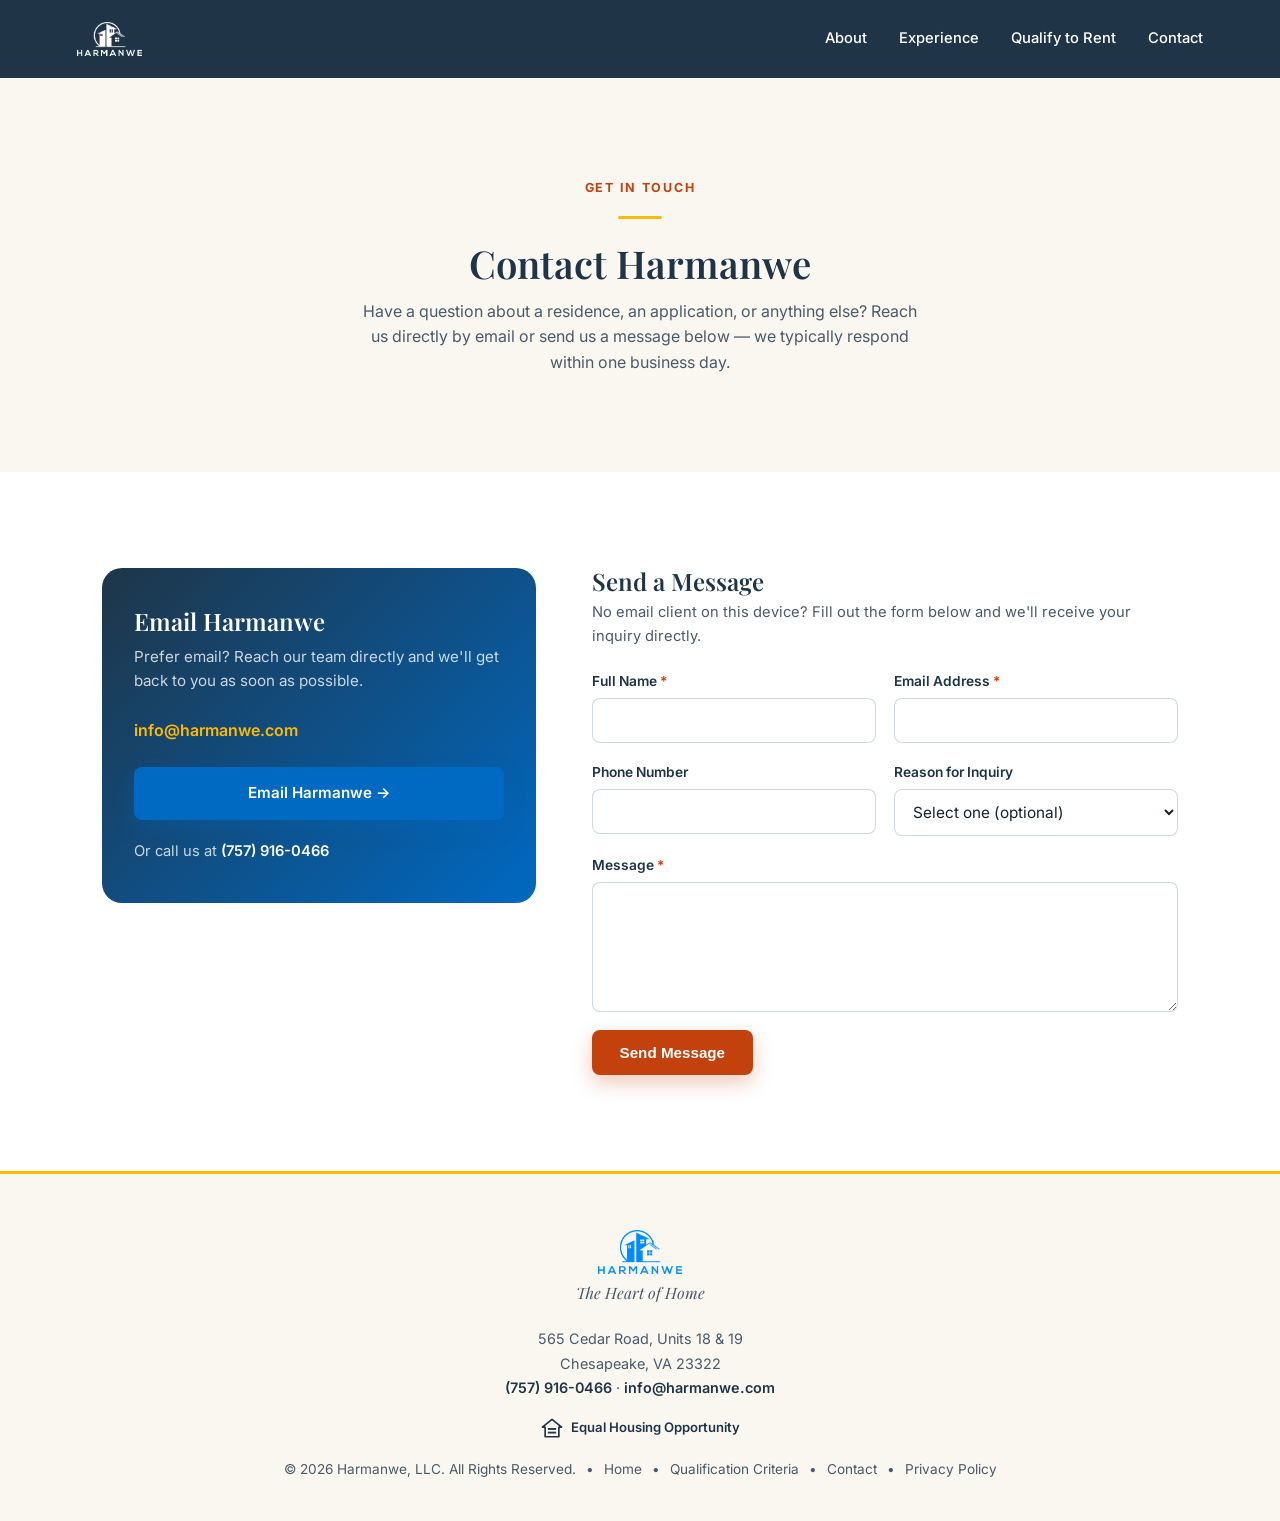
==== contact.html @ dae057a9 "Representative-image labels, Smart Living qualifier, privacy policy - Label hero and interior photos" ====
<!DOCTYPE html>
<html lang="en">
<head>
<meta charset="UTF-8">
<meta name="description" content="Contact Harmanwe, LLC — email us directly or send an inquiry through our website form. Quality rental homes for long-term living and furnished mid-term stays in Chesapeake, VA and the Hampton Roads area.">
<link rel="canonical" href="https://www.harmanwe.com/contact.html">
<meta property="og:title" content="Contact Harmanwe — The Heart of Home">
<meta property="og:description" content="Email Harmanwe directly or send an inquiry through our website contact form.">
<meta property="og:type" content="website">
<meta property="og:url" content="https://www.harmanwe.com/contact.html">
<meta property="og:image" content="https://www.harmanwe.com/hero_photo.png">
<meta name="twitter:card" content="summary_large_image">
<title>Contact Harmanwe — The Heart of Home</title>
<meta name="viewport" content="width=device-width, initial-scale=1.0">
<link rel="icon" type="image/x-icon" href="favicon.ico">
<link rel="icon" type="image/png" sizes="32x32" href="favicon-32x32.png">
<link rel="icon" type="image/png" sizes="16x16" href="favicon-16x16.png">
<link rel="apple-touch-icon" sizes="180x180" href="apple-touch-icon.png">
<link rel="preconnect" href="https://fonts.googleapis.com">
<link rel="preconnect" href="https://fonts.gstatic.com" crossorigin>
<link href="https://fonts.googleapis.com/css2?family=Playfair+Display:ital,wght@0,500;0,600;1,500&family=Inter:wght@400;500;600;700&display=swap" rel="stylesheet">
<script defer src="https://cdn.vercel-insights.com/v1/script.js"></script>
<script>
  window.si = window.si || function () { (window.siq = window.siq || []).push(arguments); };
</script>
<script defer src="/_vercel/speed-insights/script.js"></script>
<style>
  :root{
    --blue:#008CFF;
    --blue-dark:#0069C2;
    --slate:#406380;
    --slate-dark:#1F3547;
    --orange:#FF7100;
    --gold:#FFBA00;
    --sky:#29ABE2;
    --cream:#FAF7F1;
    --ink:#152230;
    --ink-soft:#4A5A68;
    --paper:#FFFFFF;
  }
  *{box-sizing:border-box; margin:0; padding:0;}
  html{scroll-behavior:smooth;}
  body{font-family:'Inter',sans-serif; color:var(--ink); background:var(--paper); line-height:1.6; -webkit-font-smoothing:antialiased;}
  h1,h2,h3{font-family:'Playfair Display',serif; font-weight:600; line-height:1.15; color:var(--slate-dark);}
  a{text-decoration:none; color:inherit;}
  .eyebrow{font-size:.78rem; font-weight:700; letter-spacing:.14em; text-transform:uppercase; color:var(--orange);}
  .divider{width:44px; height:3px; background:var(--gold); border-radius:2px; margin:16px 0 22px;}
  .btn{display:inline-flex; align-items:center; justify-content:center; gap:8px; padding:14px 28px; border-radius:8px; font-weight:600; font-size:.95rem; border:none; cursor:pointer; transition:transform .18s ease, box-shadow .18s ease, background .18s ease;}
  .btn-fill{background:var(--orange); color:#fff; box-shadow:0 8px 20px rgba(255,113,0,.28);}
  .btn-fill:hover{background:#E6650A; transform:translateY(-2px); box-shadow:0 12px 26px rgba(255,113,0,.36);}
  .btn-email{background:var(--blue); color:#fff; box-shadow:0 8px 20px rgba(0,140,255,.28);}
  .btn-email:hover{background:var(--blue-dark); transform:translateY(-2px);}
  section{padding:96px 8vw;}
  @media(max-width:760px){section{padding:56px 6vw;}}

  /* HEADER (real, crawlable navigation — not baked into an image) */
  header{background:var(--slate-dark); padding:22px 6vw; display:flex; align-items:center; justify-content:space-between;}
  .logo{display:flex; align-items:center; gap:10px; color:#fff;}
  .logo img{height:34px; width:auto;}
  .logo-word{font-family:'Playfair Display',serif; font-weight:600; letter-spacing:.06em; font-size:1.05rem;}
  header nav{display:flex; gap:32px;}
  header nav a{color:#fff; font-size:.92rem; font-weight:500;}
  header nav a:hover{color:var(--gold);}

  .intro{text-align:center; background:var(--cream);}
  .intro h1{font-size:2.4rem; margin-bottom:14px;}
  .intro p{color:var(--ink-soft); max-width:560px; margin:0 auto;}

  .contact-grid{display:grid; grid-template-columns:0.85fr 1.15fr; gap:56px; align-items:start;}
  @media(max-width:860px){.contact-grid{grid-template-columns:1fr;}}

  .email-card{background:linear-gradient(135deg, var(--slate-dark) 0%, var(--blue-dark) 100%); color:#fff; border-radius:20px; padding:40px 32px;}
  .email-card h2{color:#fff; font-size:1.5rem; margin-bottom:10px;}
  .email-card p{color:rgba(255,255,255,.78); font-size:.95rem; margin-bottom:24px;}
  .email-card .addr{font-weight:600; color:var(--gold); word-break:break-word; margin-bottom:24px; display:block;}
  .email-card .btn-email{width:100%;}
  .email-card .phone{margin-top:20px; font-size:.92rem; color:rgba(255,255,255,.78);}
  .email-card .phone a{color:#fff; font-weight:600;}

  form{display:flex; flex-direction:column; gap:18px;}
  .field{display:flex; flex-direction:column; gap:6px;}
  label{font-size:.86rem; font-weight:600; color:var(--slate-dark);}
  input, select, textarea{font-family:'Inter',sans-serif; font-size:.96rem; padding:12px 14px; border:1.5px solid rgba(64,99,128,.25); border-radius:8px; color:var(--ink); background:#fff;}
  input:focus, select:focus, textarea:focus{outline:none; border-color:var(--blue);}
  textarea{resize:vertical; min-height:130px;}
  .req{color:var(--orange);}
  .row-2{display:grid; grid-template-columns:1fr 1fr; gap:18px;}
  @media(max-width:520px){.row-2{grid-template-columns:1fr;}}

  /* Honeypot field — hidden from real visitors, visible to naive bots */
  .hp-field{position:absolute; left:-9999px; top:-9999px; width:1px; height:1px; overflow:hidden;}

  #formStatus{font-size:.92rem; padding:12px 14px; border-radius:8px; display:none;}
  #formStatus.success{display:block; background:rgba(0,140,255,.1); color:var(--blue-dark); border:1px solid rgba(0,140,255,.3);}
  #formStatus.error{display:block; background:rgba(255,113,0,.1); color:#B94E00; border:1px solid rgba(255,113,0,.3);}
  .field-error{color:#B94E00; font-size:.82rem; display:none;}
  .field.invalid input, .field.invalid select, .field.invalid textarea{border-color:#B94E00;}
  .field.invalid .field-error{display:block;}

  footer{background:var(--cream); text-align:center; padding:56px 6vw 40px; border-top:3px solid var(--gold);}
  .footer-logo{display:flex; align-items:center; justify-content:center; gap:10px; margin-bottom:6px;}
  .footer-logo .logo-word{color:var(--blue-dark); font-size:1.3rem;}
  .footer-tagline{font-family:'Playfair Display',serif; font-style:italic; color:var(--ink-soft); font-size:.98rem; margin-bottom:22px;}
  .footer-links{display:flex; justify-content:center; gap:10px; flex-wrap:wrap; color:var(--ink-soft); font-size:.85rem;}
  .footer-links a:hover{color:var(--orange);}
  .footer-contact{font-style:normal; color:var(--ink-soft); font-size:.9rem; line-height:1.7; margin-bottom:16px;}
  .footer-contact a{color:var(--slate-dark); font-weight:600;}
  .footer-contact a:hover{color:var(--orange-deep, #C2410C);}
  .footer-eho{display:flex; justify-content:center; align-items:center; gap:8px; max-width:340px; margin-left:auto; margin-right:auto; text-align:left; color:var(--slate-dark); font-size:.82rem; font-weight:600; margin-bottom:20px;}
  .eho-icon{width:22px; height:22px; flex:none;}

  /* ---- Accessibility & contrast fixes (Phase 1) ---- */
  :root{--orange-deep:#C2410C; --orange-deeper:#9A3412; --blue-deep:#0069C2;}
  .eyebrow{color:var(--orange-deep);}
  .btn-fill, .btn-apply{background:var(--orange-deep); box-shadow:0 8px 20px rgba(194,65,12,.28);}
  .btn-fill:hover, .btn-apply:hover{background:var(--orange-deeper);}
  .sr-only{position:absolute; width:1px; height:1px; padding:0; margin:-1px; overflow:hidden; clip:rect(0,0,0,0); white-space:nowrap; border:0;}
  .skip-link{position:absolute; left:-9999px; top:12px; z-index:100; background:#fff; color:var(--slate-dark); padding:10px 16px; border-radius:8px; font-weight:600;}
  .skip-link:focus{left:16px;}
  a:focus-visible, button:focus-visible{outline:3px solid var(--blue-deep); outline-offset:3px; border-radius:4px;}
  input:focus, select:focus, textarea:focus{outline:3px solid rgba(0,105,194,.45); outline-offset:1px; border-color:var(--blue-deep);}
  header a:focus-visible, header button:focus-visible, .vacancy a:focus-visible, .coming a:focus-visible, .email-card a:focus-visible, .eho a:focus-visible, .announce-bar a:focus-visible, .hero a:focus-visible{outline-color:var(--gold);}
  .btn-email{background:var(--blue-deep); box-shadow:0 8px 20px rgba(0,105,194,.28);}
  .req{color:var(--orange-deep);}

  /* ---- Responsive header menu (Phase 1) ---- */
  .menu-toggle{display:none;}
  @media(max-width:760px){
    header{position:relative; flex-wrap:nowrap;}
    .menu-toggle{display:inline-flex; align-items:center; gap:8px; min-height:44px; min-width:44px; padding:8px 14px; background:none; border:1.5px solid rgba(255,255,255,.5); border-radius:8px; color:#fff; font:600 .9rem 'Inter',sans-serif; cursor:pointer;}
    header nav{display:none; position:absolute; top:100%; left:0; right:0; z-index:40; flex-direction:column; gap:0; padding:4px 6vw 16px; background:var(--slate-dark); box-shadow:0 12px 24px rgba(21,34,48,.25);}
    header nav.open{display:flex;}
    header nav a{display:block; padding:14px 0; border-top:1px solid rgba(255,255,255,.12); font-size:1rem;}
  }
</style>
</head>
<body>
<a class="skip-link" href="#main">Skip to main content</a>

<header>
  <a href="/" class="logo">
    <img src="harmanwe_logo_white_sm.png" alt="Harmanwe home">
  </a>
  <button type="button" class="menu-toggle" aria-expanded="false" aria-controls="site-nav">
    <svg width="18" height="18" viewBox="0 0 24 24" fill="none" stroke="currentColor" stroke-width="2.25" stroke-linecap="round" aria-hidden="true"><line x1="4" y1="7" x2="20" y2="7"/><line x1="4" y1="12" x2="20" y2="12"/><line x1="4" y1="17" x2="20" y2="17"/></svg>
    Menu
  </button>
  <nav id="site-nav" aria-label="Main">
    <a href="/#heart">About</a>
    <a href="/#experience">Experience</a>
    <a href="/rental-qualification.html">Qualify to Rent</a>
    <a href="/contact.html">Contact</a>
  </nav>
</header>

<main id="main">

<section class="intro">
  <span class="eyebrow">Get In Touch</span>
  <div class="divider" style="margin:16px auto 22px;"></div>
  <h1>Contact Harmanwe</h1>
  <p>Have a question about a residence, an application, or anything else? Reach us directly by email or send us a message below — we typically respond within one business day.</p>
</section>

<section>
  <div class="contact-grid">
    <div class="email-card">
      <h2>Email Harmanwe</h2>
      <p>Prefer email? Reach our team directly and we'll get back to you as soon as possible.</p>
      <a class="addr" href="mailto:info@harmanwe.com?subject=Harmanwe%20Website%20Inquiry">info@harmanwe.com</a>
      <a class="btn btn-email" href="mailto:info@harmanwe.com?subject=Harmanwe%20Website%20Inquiry">Email Harmanwe →</a>
      <div class="phone">Or call us at <a href="tel:+17579160466">(757) 916-0466</a></div>
    </div>

    <div>
      <h2 style="font-size:1.5rem; margin-bottom:6px;">Send a Message</h2>
      <p style="color:var(--ink-soft); font-size:.92rem; margin-bottom:22px;">No email client on this device? Fill out the form below and we'll receive your inquiry directly.</p>

      <form id="contactForm" novalidate>
        <!-- Honeypot: real visitors never see this field -->
        <div class="hp-field" aria-hidden="true">
          <label for="company">Company</label>
          <input type="text" id="company" name="company" tabindex="-1" autocomplete="off">
        </div>
        <input type="hidden" id="loadedAt" name="loadedAt">

        <div class="row-2">
          <div class="field" id="field-name">
            <label for="name">Full Name <span class="req">*</span></label>
            <input type="text" id="name" name="name" autocomplete="name" required>
            <span class="field-error">Please enter your full name.</span>
          </div>
          <div class="field" id="field-email">
            <label for="email">Email Address <span class="req">*</span></label>
            <input type="email" id="email" name="email" autocomplete="email" required>
            <span class="field-error">Please enter a valid email address.</span>
          </div>
        </div>

        <div class="row-2">
          <div class="field" id="field-phone">
            <label for="phone">Phone Number</label>
            <input type="tel" id="phone" name="phone" autocomplete="tel">
          </div>
          <div class="field" id="field-reason">
            <label for="reason">Reason for Inquiry</label>
            <select id="reason" name="reason">
              <option value="">Select one (optional)</option>
              <option value="Property Availability">Property Availability</option>
              <option value="Application Question">Application Question</option>
              <option value="Current Resident">Current Resident</option>
              <option value="General Inquiry">General Inquiry</option>
              <option value="Other">Other</option>
            </select>
          </div>
        </div>

        <div class="field" id="field-message">
          <label for="message">Message <span class="req">*</span></label>
          <textarea id="message" name="message" required></textarea>
          <span class="field-error">Please enter a message.</span>
        </div>

        <button type="submit" class="btn btn-fill" id="submitBtn" style="align-self:flex-start;">Send Message</button>
        <div id="formStatus" role="status" aria-live="polite"></div>
      </form>
    </div>
  </div>
</section>

</main>

<footer>
  <div class="footer-logo">
    <img src="harmanwe_logo_sm.png" alt="Harmanwe" loading="lazy" style="height:44px; width:auto;">
  </div>
  <div class="footer-tagline">The Heart of Home</div>
  <address class="footer-contact">
    565 Cedar Road, Units 18 &amp; 19<br>Chesapeake, VA 23322<br>
    <a href="tel:+17579160466">(757) 916-0466</a> <span aria-hidden="true">·</span> <a href="mailto:info@harmanwe.com">info@harmanwe.com</a>
  </address>
  <div class="footer-eho"><svg class="eho-icon" viewBox="0 0 24 24" aria-hidden="true" focusable="false"><path d="M12 2.5 1.5 11h3v10.5h15V11h3z" fill="none" stroke="currentColor" stroke-width="1.8" stroke-linejoin="round"/><rect x="7.5" y="12" width="9" height="2" fill="currentColor"/><rect x="7.5" y="16" width="9" height="2" fill="currentColor"/></svg><span>Equal Housing Opportunity</span></div>
  <div class="footer-links">
    <span>© 2026 Harmanwe, LLC. All Rights Reserved.</span>
    <span>•</span><a href="/">Home</a>
    <span>•</span><a href="/rental-qualification.html">Qualification Criteria</a>
    <span>•</span><a href="/contact.html">Contact</a>
    <span>•</span><a href="/privacy.html">Privacy Policy</a>
  </div>
</footer>

<script>
  document.getElementById('loadedAt').value = Date.now();

  const form = document.getElementById('contactForm');
  const statusEl = document.getElementById('formStatus');
  const submitBtn = document.getElementById('submitBtn');

  function setFieldError(id, hasError) {
    const wrap = document.getElementById('field-' + id);
    if (wrap) wrap.classList.toggle('invalid', hasError);
  }

  function validate() {
    let valid = true;
    const name = form.name.value.trim();
    const email = form.email.value.trim();
    const message = form.message.value.trim();
    const emailOk = /^[^\s@]+@[^\s@]+\.[^\s@]+$/.test(email);

    setFieldError('name', !name);
    setFieldError('email', !emailOk);
    setFieldError('message', !message);

    if (!name || !emailOk || !message) valid = false;
    return valid;
  }

  form.addEventListener('submit', async function (e) {
    e.preventDefault();
    statusEl.className = '';
    statusEl.textContent = '';

    if (!validate()) {
      statusEl.className = 'error';
      statusEl.textContent = 'Please correct the highlighted fields and try again.';
      return;
    }

    submitBtn.disabled = true;
    submitBtn.textContent = 'Sending…';

    const payload = {
      name: form.name.value.trim(),
      email: form.email.value.trim(),
      phone: form.phone.value.trim(),
      reason: form.reason.value,
      message: form.message.value.trim(),
      company: form.company.value,
      loadedAt: form.loadedAt.value,
    };

    try {
      const resp = await fetch('/api/contact', {
        method: 'POST',
        headers: { 'Content-Type': 'application/json' },
        body: JSON.stringify(payload),
      });
      const data = await resp.json().catch(() => ({}));

      if (resp.ok && data.ok) {
        statusEl.className = 'success';
        statusEl.textContent = 'Thank you for contacting Harmanwe. Your message has been received, and a member of our team will respond as soon as possible.';
        form.reset();
        document.getElementById('loadedAt').value = Date.now();
      } else {
        statusEl.className = 'error';
        statusEl.textContent = (data && data.error) || 'Something went wrong sending your message. Please email info@harmanwe.com directly.';
      }
    } catch (err) {
      statusEl.className = 'error';
      statusEl.textContent = 'We could not reach the server. Please check your connection or email info@harmanwe.com directly.';
    } finally {
      submitBtn.disabled = false;
      submitBtn.textContent = 'Send Message';
    }
  });
</script>

<script>
  (function(){
    var btn = document.querySelector('.menu-toggle'), nav = document.getElementById('site-nav');
    if(!btn || !nav) return;
    function setOpen(open){ nav.classList.toggle('open', open); btn.setAttribute('aria-expanded', open ? 'true' : 'false'); }
    btn.addEventListener('click', function(){ setOpen(!nav.classList.contains('open')); });
    document.addEventListener('keydown', function(e){ if(e.key === 'Escape' && nav.classList.contains('open')){ setOpen(false); btn.focus(); } });
  })();
</script>
</body>
</html>
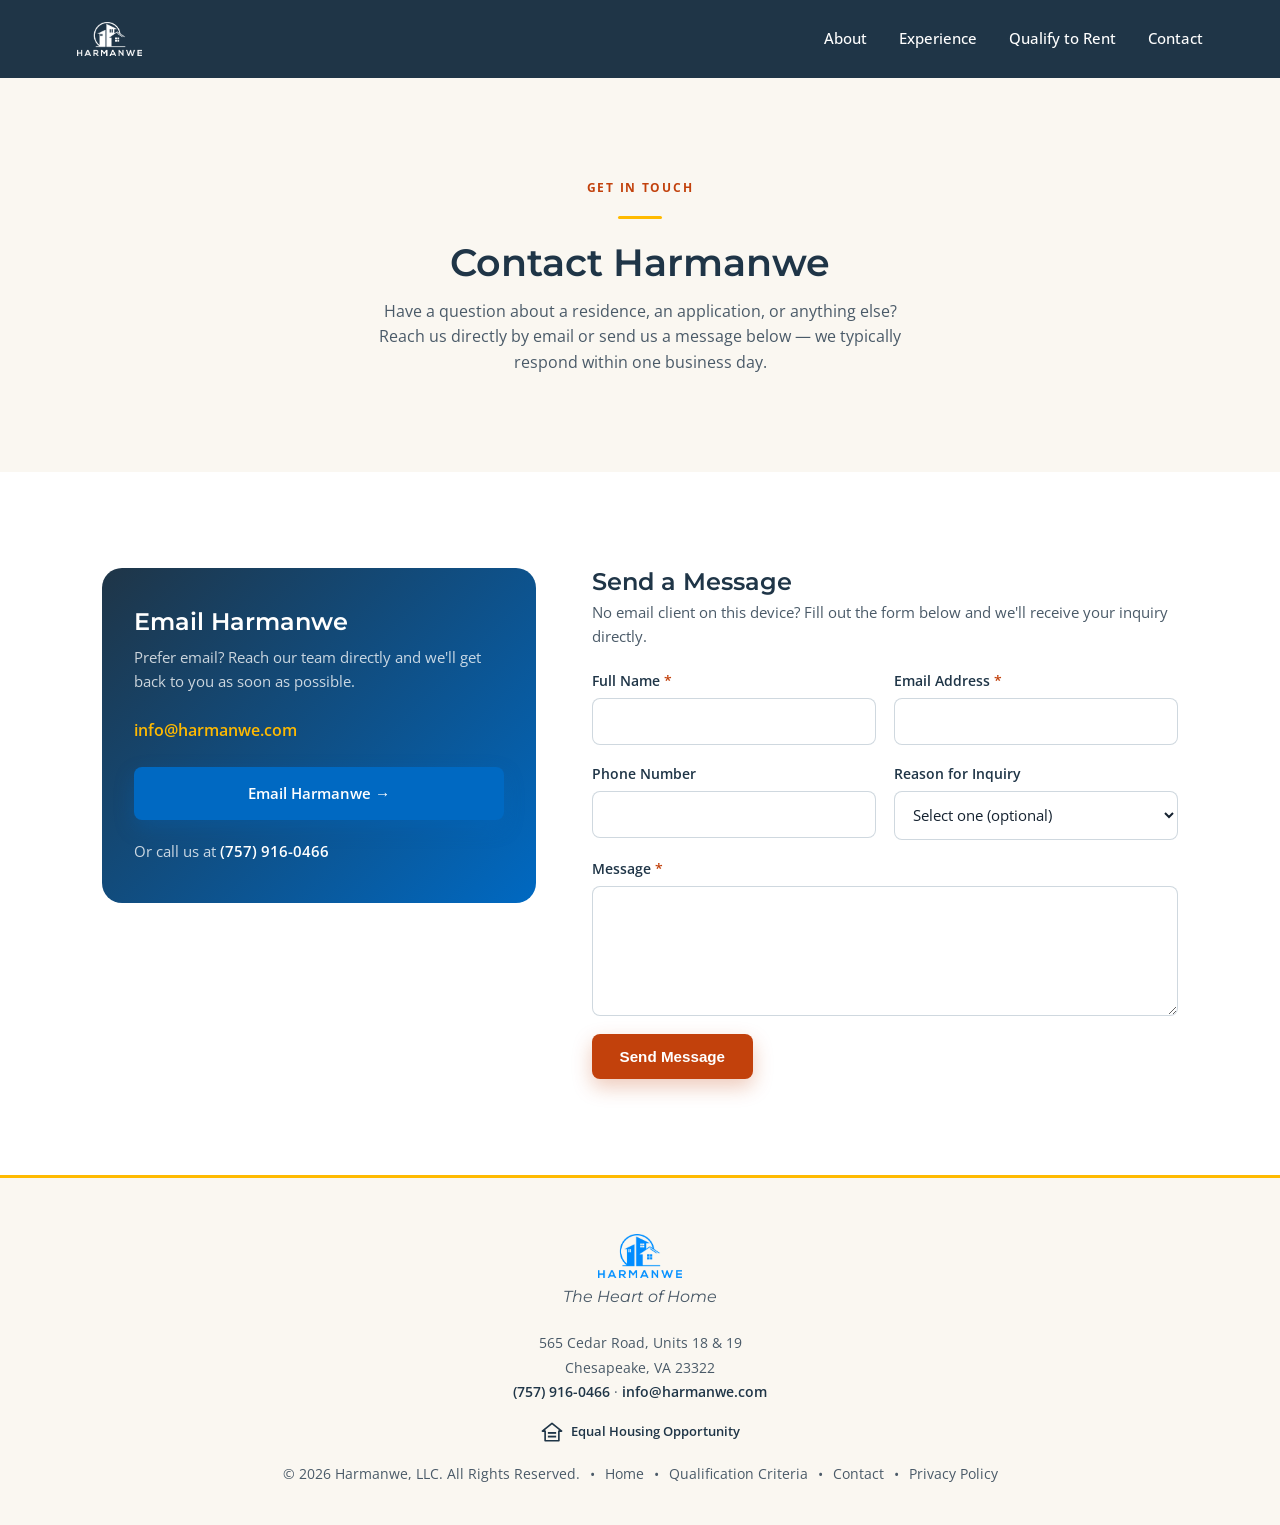
==== commit 5ecfe7d3: "Brand fonts, inquiry type on contact form, 3x select-homes standard - Switch all pages to Montserrat" ====
--- a/contact.html
+++ b/contact.html
@@ -18,7 +18,7 @@
 <link rel="apple-touch-icon" sizes="180x180" href="apple-touch-icon.png">
 <link rel="preconnect" href="https://fonts.googleapis.com">
 <link rel="preconnect" href="https://fonts.gstatic.com" crossorigin>
-<link href="https://fonts.googleapis.com/css2?family=Playfair+Display:ital,wght@0,500;0,600;1,500&family=Inter:wght@400;500;600;700&display=swap" rel="stylesheet">
+<link href="https://fonts.googleapis.com/css2?family=Montserrat:ital,wght@0,500;0,600;0,700;1,500&family=Open+Sans:wght@400;500;600;700&display=swap" rel="stylesheet">
 <script defer src="https://cdn.vercel-insights.com/v1/script.js"></script>
 <script>
   window.si = window.si || function () { (window.siq = window.siq || []).push(arguments); };
@@ -40,8 +40,8 @@
   }
   *{box-sizing:border-box; margin:0; padding:0;}
   html{scroll-behavior:smooth;}
-  body{font-family:'Inter',sans-serif; color:var(--ink); background:var(--paper); line-height:1.6; -webkit-font-smoothing:antialiased;}
-  h1,h2,h3{font-family:'Playfair Display',serif; font-weight:600; line-height:1.15; color:var(--slate-dark);}
+  body{font-family:'Open Sans',sans-serif; color:var(--ink); background:var(--paper); line-height:1.6; -webkit-font-smoothing:antialiased;}
+  h1,h2,h3{font-family:'Montserrat',sans-serif; font-weight:600; line-height:1.15; color:var(--slate-dark);}
   a{text-decoration:none; color:inherit;}
   .eyebrow{font-size:.78rem; font-weight:700; letter-spacing:.14em; text-transform:uppercase; color:var(--orange);}
   .divider{width:44px; height:3px; background:var(--gold); border-radius:2px; margin:16px 0 22px;}
@@ -57,7 +57,7 @@
   header{background:var(--slate-dark); padding:22px 6vw; display:flex; align-items:center; justify-content:space-between;}
   .logo{display:flex; align-items:center; gap:10px; color:#fff;}
   .logo img{height:34px; width:auto;}
-  .logo-word{font-family:'Playfair Display',serif; font-weight:600; letter-spacing:.06em; font-size:1.05rem;}
+  .logo-word{font-family:'Montserrat',sans-serif; font-weight:600; letter-spacing:.06em; font-size:1.05rem;}
   header nav{display:flex; gap:32px;}
   header nav a{color:#fff; font-size:.92rem; font-weight:500;}
   header nav a:hover{color:var(--gold);}
@@ -80,7 +80,7 @@
   form{display:flex; flex-direction:column; gap:18px;}
   .field{display:flex; flex-direction:column; gap:6px;}
   label{font-size:.86rem; font-weight:600; color:var(--slate-dark);}
-  input, select, textarea{font-family:'Inter',sans-serif; font-size:.96rem; padding:12px 14px; border:1.5px solid rgba(64,99,128,.25); border-radius:8px; color:var(--ink); background:#fff;}
+  input, select, textarea{font-family:'Open Sans',sans-serif; font-size:.96rem; padding:12px 14px; border:1.5px solid rgba(64,99,128,.25); border-radius:8px; color:var(--ink); background:#fff;}
   input:focus, select:focus, textarea:focus{outline:none; border-color:var(--blue);}
   textarea{resize:vertical; min-height:130px;}
   .req{color:var(--orange);}
@@ -100,7 +100,7 @@
   footer{background:var(--cream); text-align:center; padding:56px 6vw 40px; border-top:3px solid var(--gold);}
   .footer-logo{display:flex; align-items:center; justify-content:center; gap:10px; margin-bottom:6px;}
   .footer-logo .logo-word{color:var(--blue-dark); font-size:1.3rem;}
-  .footer-tagline{font-family:'Playfair Display',serif; font-style:italic; color:var(--ink-soft); font-size:.98rem; margin-bottom:22px;}
+  .footer-tagline{font-family:'Montserrat',sans-serif; font-style:italic; color:var(--ink-soft); font-size:.98rem; margin-bottom:22px;}
   .footer-links{display:flex; justify-content:center; gap:10px; flex-wrap:wrap; color:var(--ink-soft); font-size:.85rem;}
   .footer-links a:hover{color:var(--orange);}
   .footer-contact{font-style:normal; color:var(--ink-soft); font-size:.9rem; line-height:1.7; margin-bottom:16px;}
@@ -127,7 +127,7 @@
   .menu-toggle{display:none;}
   @media(max-width:760px){
     header{position:relative; flex-wrap:nowrap;}
-    .menu-toggle{display:inline-flex; align-items:center; gap:8px; min-height:44px; min-width:44px; padding:8px 14px; background:none; border:1.5px solid rgba(255,255,255,.5); border-radius:8px; color:#fff; font:600 .9rem 'Inter',sans-serif; cursor:pointer;}
+    .menu-toggle{display:inline-flex; align-items:center; gap:8px; min-height:44px; min-width:44px; padding:8px 14px; background:none; border:1.5px solid rgba(255,255,255,.5); border-radius:8px; color:#fff; font:600 .9rem 'Open Sans',sans-serif; cursor:pointer;}
     header nav{display:none; position:absolute; top:100%; left:0; right:0; z-index:40; flex-direction:column; gap:0; padding:4px 6vw 16px; background:var(--slate-dark); box-shadow:0 12px 24px rgba(21,34,48,.25);}
     header nav.open{display:flex;}
     header nav a{display:block; padding:14px 0; border-top:1px solid rgba(255,255,255,.12); font-size:1rem;}
@@ -206,7 +206,8 @@
             <label for="reason">Reason for Inquiry</label>
             <select id="reason" name="reason">
               <option value="">Select one (optional)</option>
-              <option value="Property Availability">Property Availability</option>
+              <option value="Long-Term Home">Long-Term Home</option>
+              <option value="Furnished Mid-Term Stay">Furnished Mid-Term Stay</option>
               <option value="Application Question">Application Question</option>
               <option value="Current Resident">Current Resident</option>
               <option value="General Inquiry">General Inquiry</option>
@@ -251,6 +252,11 @@
 
 <script>
   document.getElementById('loadedAt').value = Date.now();
+  (function(){
+    var map={'long-term':'Long-Term Home','mid-term':'Furnished Mid-Term Stay'};
+    var v=map[new URLSearchParams(location.search).get('interest')];
+    if(v){ document.getElementById('reason').value=v; }
+  })();
 
   const form = document.getElementById('contactForm');
   const statusEl = document.getElementById('formStatus');
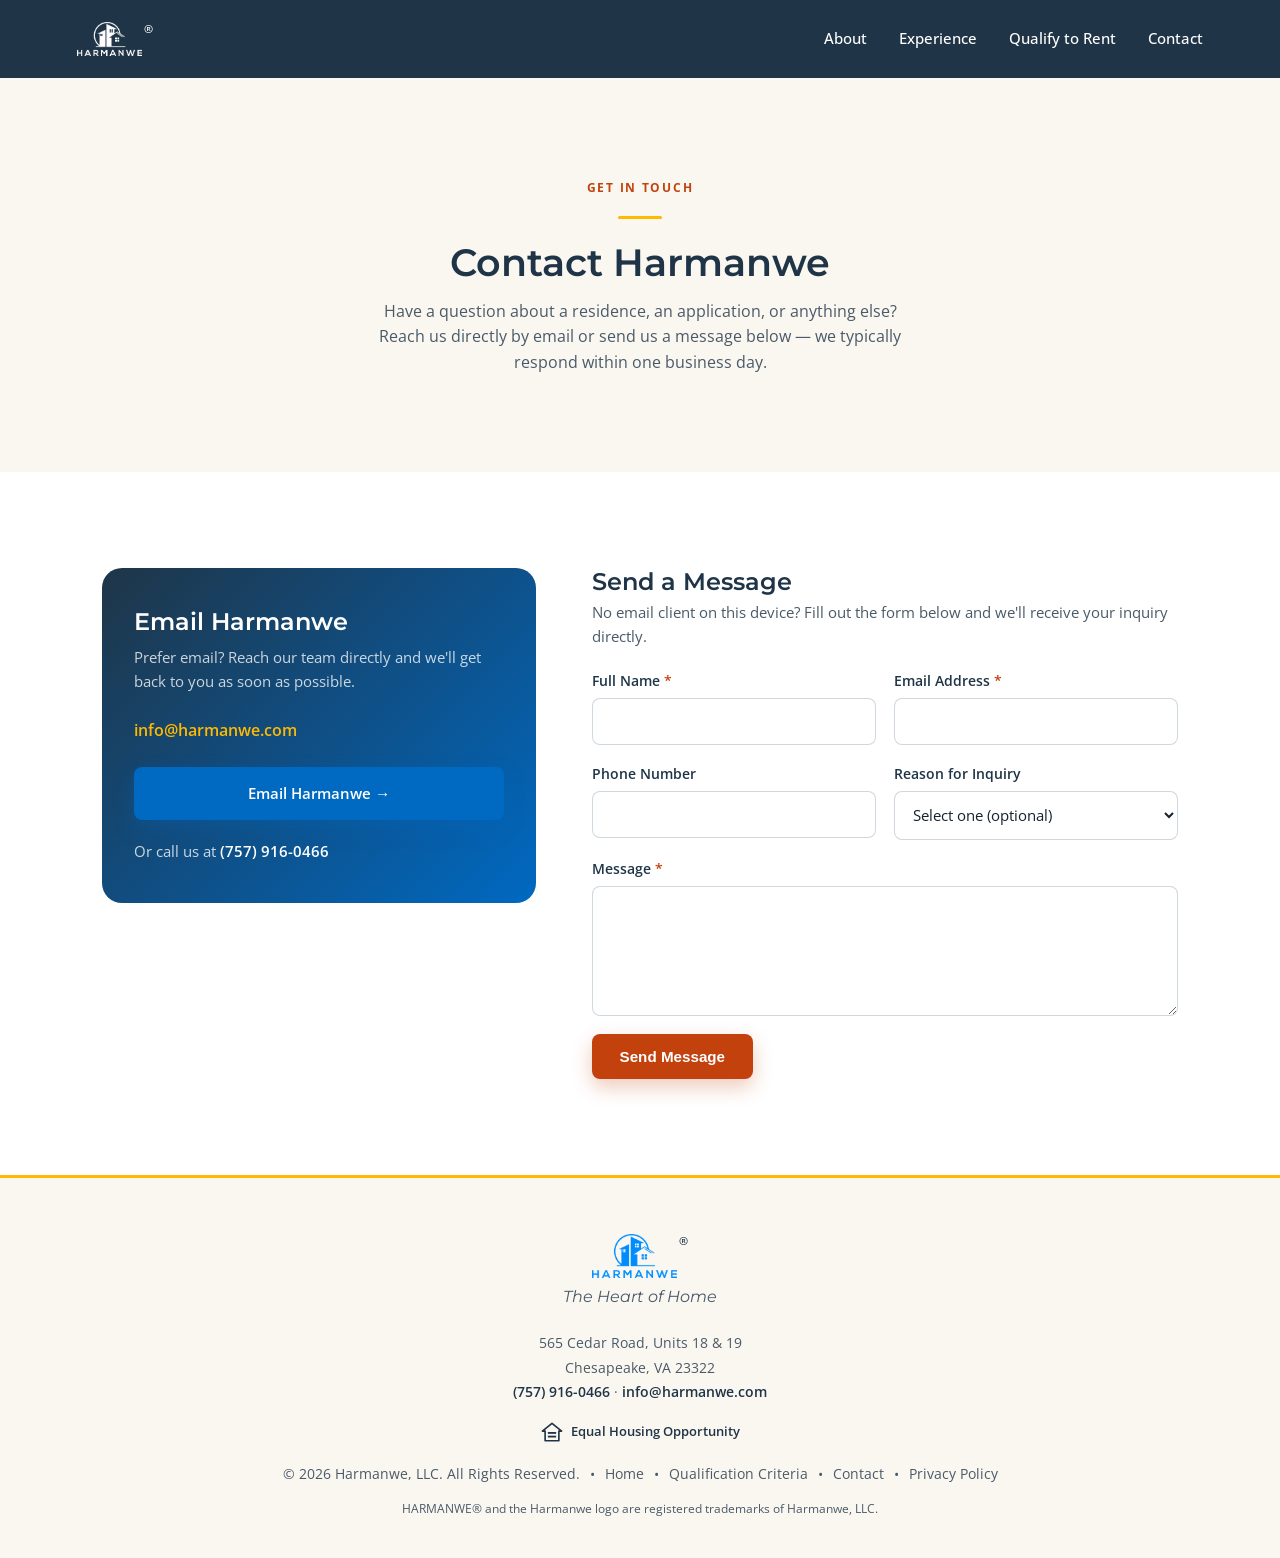
==== commit bd2ecff3: "Add registered trademark notice for HARMANWE marks - ® beside the logo in the hero, page headers and" ====
--- a/contact.html
+++ b/contact.html
@@ -103,6 +103,11 @@
   .footer-tagline{font-family:'Montserrat',sans-serif; font-style:italic; color:var(--ink-soft); font-size:.98rem; margin-bottom:22px;}
   .footer-links{display:flex; justify-content:center; gap:10px; flex-wrap:wrap; color:var(--ink-soft); font-size:.85rem;}
   .footer-links a:hover{color:var(--orange);}
+  .reg{font-family:'Open Sans',sans-serif; font-size:.68rem; font-weight:600; line-height:1; margin-left:3px; align-self:flex-start; position:relative; top:2px;}
+  .footer-logo .reg{color:var(--slate-dark);}
+  .logo .reg, .footer-logo .reg{margin-left:-8px;}
+  .hero-logo{display:inline-flex; align-items:flex-start; color:#fff;}
+  .footer-tm{max-width:640px; margin:14px auto 0; font-size:.76rem; color:var(--ink-soft);}
   .footer-contact{font-style:normal; color:var(--ink-soft); font-size:.9rem; line-height:1.7; margin-bottom:16px;}
   .footer-contact a{color:var(--slate-dark); font-weight:600;}
   .footer-contact a:hover{color:var(--orange-deep, #C2410C);}
@@ -139,7 +144,7 @@
 
 <header>
   <a href="/" class="logo">
-    <img src="harmanwe_logo_white_sm.png" alt="Harmanwe home">
+    <img src="harmanwe_logo_white_sm.png" alt="Harmanwe home"><sup class="reg" aria-label="registered trademark">®</sup>
   </a>
   <button type="button" class="menu-toggle" aria-expanded="false" aria-controls="site-nav">
     <svg width="18" height="18" viewBox="0 0 24 24" fill="none" stroke="currentColor" stroke-width="2.25" stroke-linecap="round" aria-hidden="true"><line x1="4" y1="7" x2="20" y2="7"/><line x1="4" y1="12" x2="20" y2="12"/><line x1="4" y1="17" x2="20" y2="17"/></svg>
@@ -233,7 +238,7 @@
 
 <footer>
   <div class="footer-logo">
-    <img src="harmanwe_logo_sm.png" alt="Harmanwe" loading="lazy" style="height:44px; width:auto;">
+    <img src="harmanwe_logo_sm.png" alt="Harmanwe" loading="lazy" style="height:44px; width:auto;"><sup class="reg" aria-label="registered trademark">®</sup>
   </div>
   <div class="footer-tagline">The Heart of Home</div>
   <address class="footer-contact">
@@ -248,6 +253,7 @@
     <span>•</span><a href="/contact.html">Contact</a>
     <span>•</span><a href="/privacy.html">Privacy Policy</a>
   </div>
+  <p class="footer-tm">HARMANWE® and the Harmanwe logo are registered trademarks of Harmanwe, LLC.</p>
 </footer>
 
 <script>
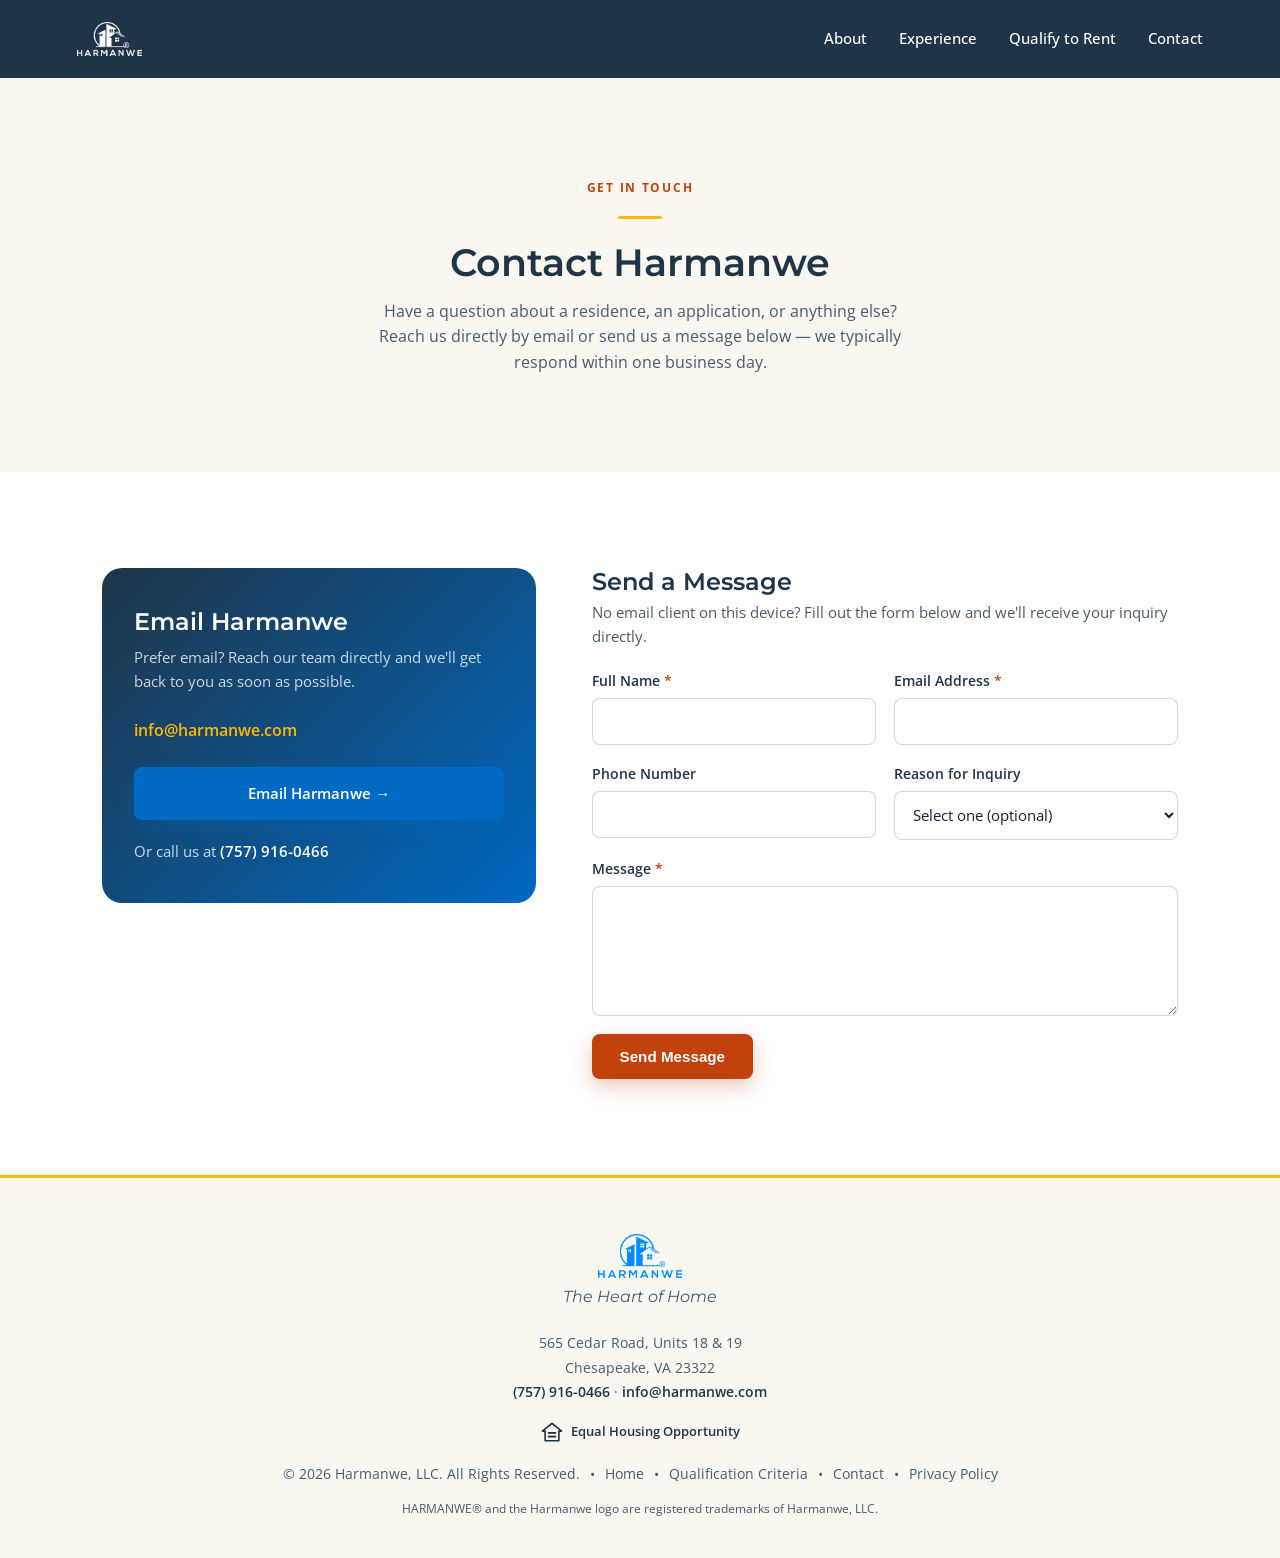
==== commit 730324fb: "Move ® to the end of the house baseline, matching Harmanwe documents Co-Authored-By: Claude Opus 5.5" ====
--- a/contact.html
+++ b/contact.html
@@ -103,10 +103,11 @@
   .footer-tagline{font-family:'Montserrat',sans-serif; font-style:italic; color:var(--ink-soft); font-size:.98rem; margin-bottom:22px;}
   .footer-links{display:flex; justify-content:center; gap:10px; flex-wrap:wrap; color:var(--ink-soft); font-size:.85rem;}
   .footer-links a:hover{color:var(--orange);}
-  .reg{font-family:'Open Sans',sans-serif; font-size:.68rem; font-weight:600; line-height:1; margin-left:3px; align-self:flex-start; position:relative; top:2px;}
-  .footer-logo .reg{color:var(--slate-dark);}
-  .logo .reg, .footer-logo .reg{margin-left:-8px;}
-  .hero-logo{display:inline-flex; align-items:flex-start; color:#fff;}
+  .logo-tm{position:relative; display:inline-block; line-height:0;}
+  .logo-tm img{display:block;}
+  .reg{position:absolute; left:76.5%; top:67.5%; transform:translate(-50%,-50%); font-family:'Open Sans',sans-serif; font-size:8px; font-weight:600; line-height:1; color:#fff; pointer-events:none;}
+  .hero-logo .reg{font-size:9px;}
+  .footer-logo .reg{color:var(--blue, #008CFF);}
   .footer-tm{max-width:640px; margin:14px auto 0; font-size:.76rem; color:var(--ink-soft);}
   .footer-contact{font-style:normal; color:var(--ink-soft); font-size:.9rem; line-height:1.7; margin-bottom:16px;}
   .footer-contact a{color:var(--slate-dark); font-weight:600;}
@@ -144,7 +145,7 @@
 
 <header>
   <a href="/" class="logo">
-    <img src="harmanwe_logo_white_sm.png" alt="Harmanwe home"><sup class="reg" aria-label="registered trademark">®</sup>
+    <span class="logo-tm"><img src="harmanwe_logo_white_sm.png" alt="Harmanwe home"><sup class="reg" aria-label="registered trademark">®</sup></span>
   </a>
   <button type="button" class="menu-toggle" aria-expanded="false" aria-controls="site-nav">
     <svg width="18" height="18" viewBox="0 0 24 24" fill="none" stroke="currentColor" stroke-width="2.25" stroke-linecap="round" aria-hidden="true"><line x1="4" y1="7" x2="20" y2="7"/><line x1="4" y1="12" x2="20" y2="12"/><line x1="4" y1="17" x2="20" y2="17"/></svg>
@@ -238,7 +239,7 @@
 
 <footer>
   <div class="footer-logo">
-    <img src="harmanwe_logo_sm.png" alt="Harmanwe" loading="lazy" style="height:44px; width:auto;"><sup class="reg" aria-label="registered trademark">®</sup>
+    <span class="logo-tm"><img src="harmanwe_logo_sm.png" alt="Harmanwe" loading="lazy" style="height:44px; width:auto;"><sup class="reg" aria-label="registered trademark">®</sup></span>
   </div>
   <div class="footer-tagline">The Heart of Home</div>
   <address class="footer-contact">
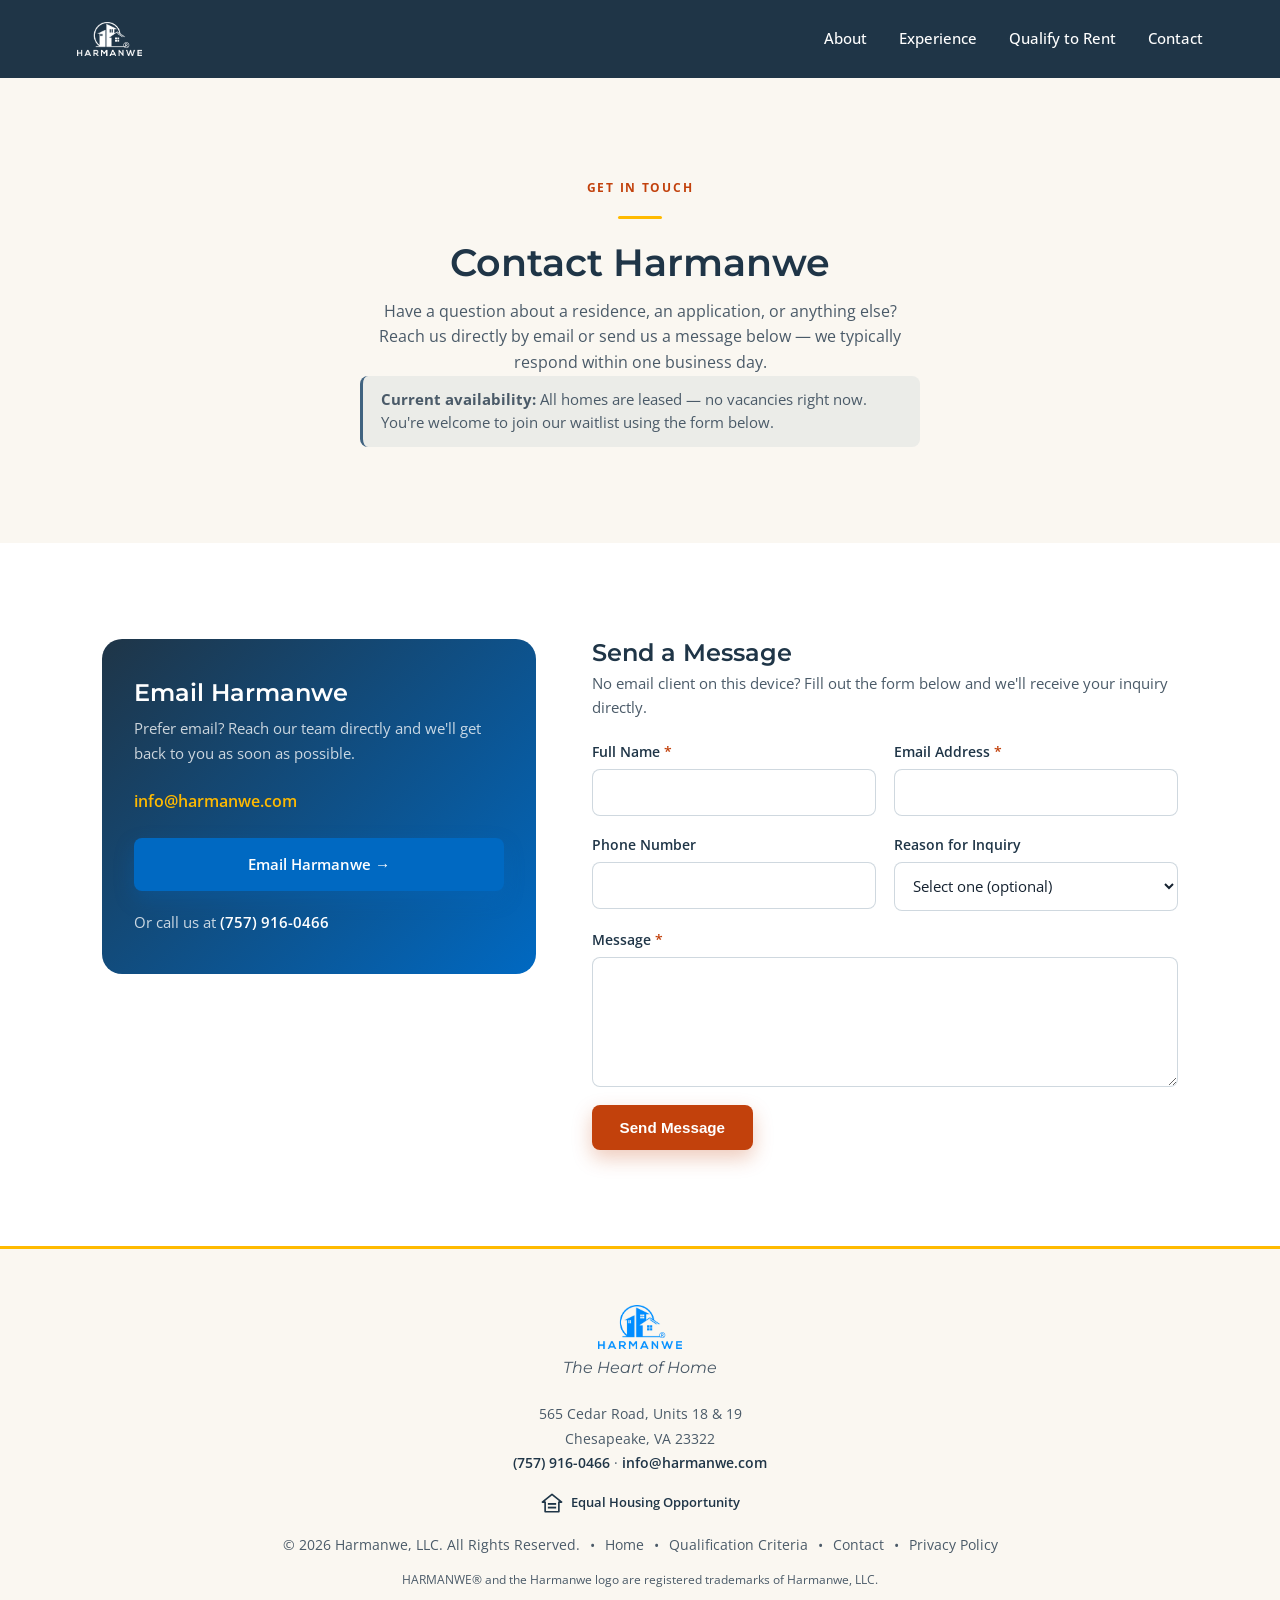
==== commit 4e836d6d: "Show no-vacancy status and waitlist CTAs on home, qualification, and contact pages" ====
--- a/contact.html
+++ b/contact.html
@@ -138,6 +138,7 @@
     header nav.open{display:flex;}
     header nav a{display:block; padding:14px 0; border-top:1px solid rgba(255,255,255,.12); font-size:1rem;}
   }
+  .avail-note{max-width:620px; margin:24px auto 0; padding:12px 18px; background:rgba(64,99,128,.08); border-left:3px solid var(--slate); border-radius:8px; font-size:.92rem; color:var(--slate-dark); text-align:left;}
 </style>
 </head>
 <body>
@@ -166,6 +167,8 @@
   <div class="divider" style="margin:16px auto 22px;"></div>
   <h1>Contact Harmanwe</h1>
   <p>Have a question about a residence, an application, or anything else? Reach us directly by email or send us a message below — we typically respond within one business day.</p>
+  <!-- AVAILABILITY STATUS: change this line when a home becomes available -->
+  <p class="avail-note" role="status"><strong>Current availability:</strong> All homes are leased — no vacancies right now. You're welcome to join our waitlist using the form below.</p>
 </section>
 
 <section>
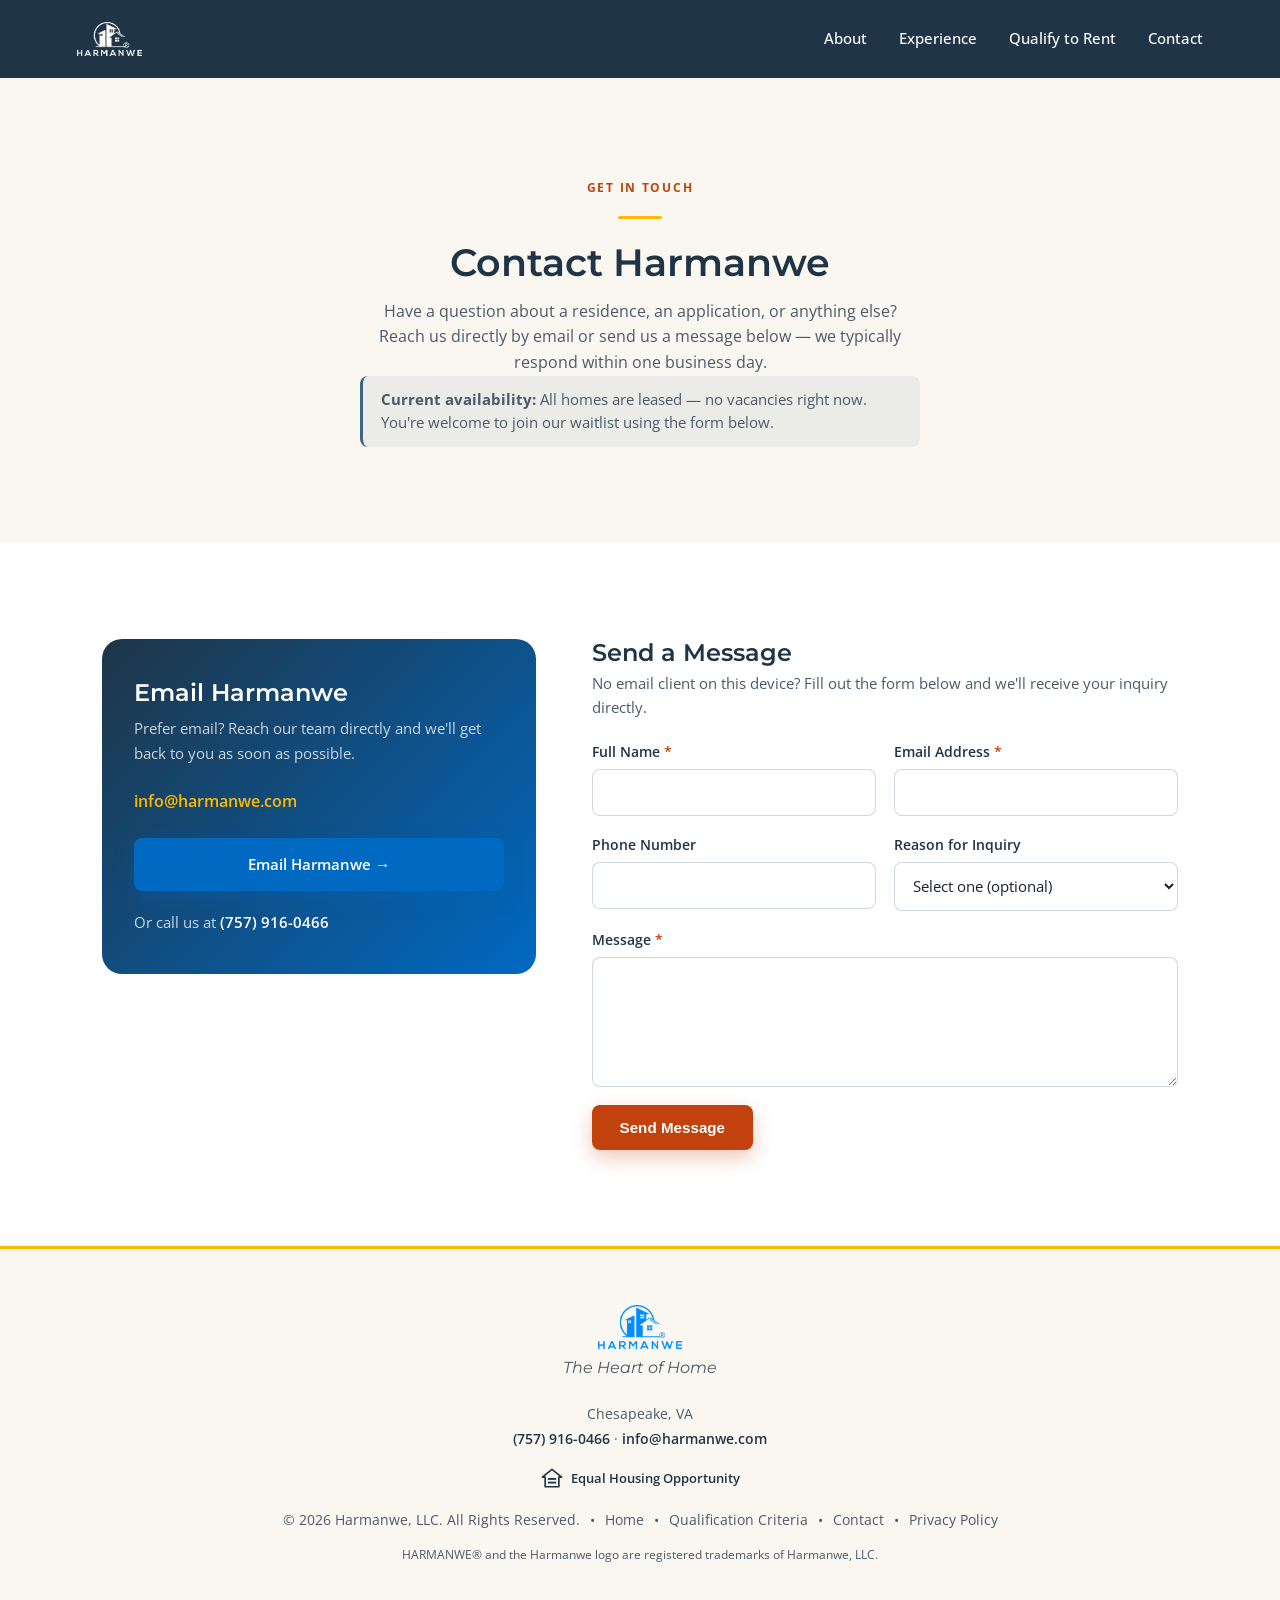
==== commit b254d0bd: "Show city and state only; remove street address and ZIP Co-Authored-By: Claude Opus 5.5 <noreply@ant" ====
--- a/contact.html
+++ b/contact.html
@@ -246,7 +246,7 @@
   </div>
   <div class="footer-tagline">The Heart of Home</div>
   <address class="footer-contact">
-    565 Cedar Road, Units 18 &amp; 19<br>Chesapeake, VA 23322<br>
+    Chesapeake, VA<br>
     <a href="tel:+17579160466">(757) 916-0466</a> <span aria-hidden="true">·</span> <a href="mailto:info@harmanwe.com">info@harmanwe.com</a>
   </address>
   <div class="footer-eho"><svg class="eho-icon" viewBox="0 0 24 24" aria-hidden="true" focusable="false"><path d="M12 2.5 1.5 11h3v10.5h15V11h3z" fill="none" stroke="currentColor" stroke-width="1.8" stroke-linejoin="round"/><rect x="7.5" y="12" width="9" height="2" fill="currentColor"/><rect x="7.5" y="16" width="9" height="2" fill="currentColor"/></svg><span>Equal Housing Opportunity</span></div>
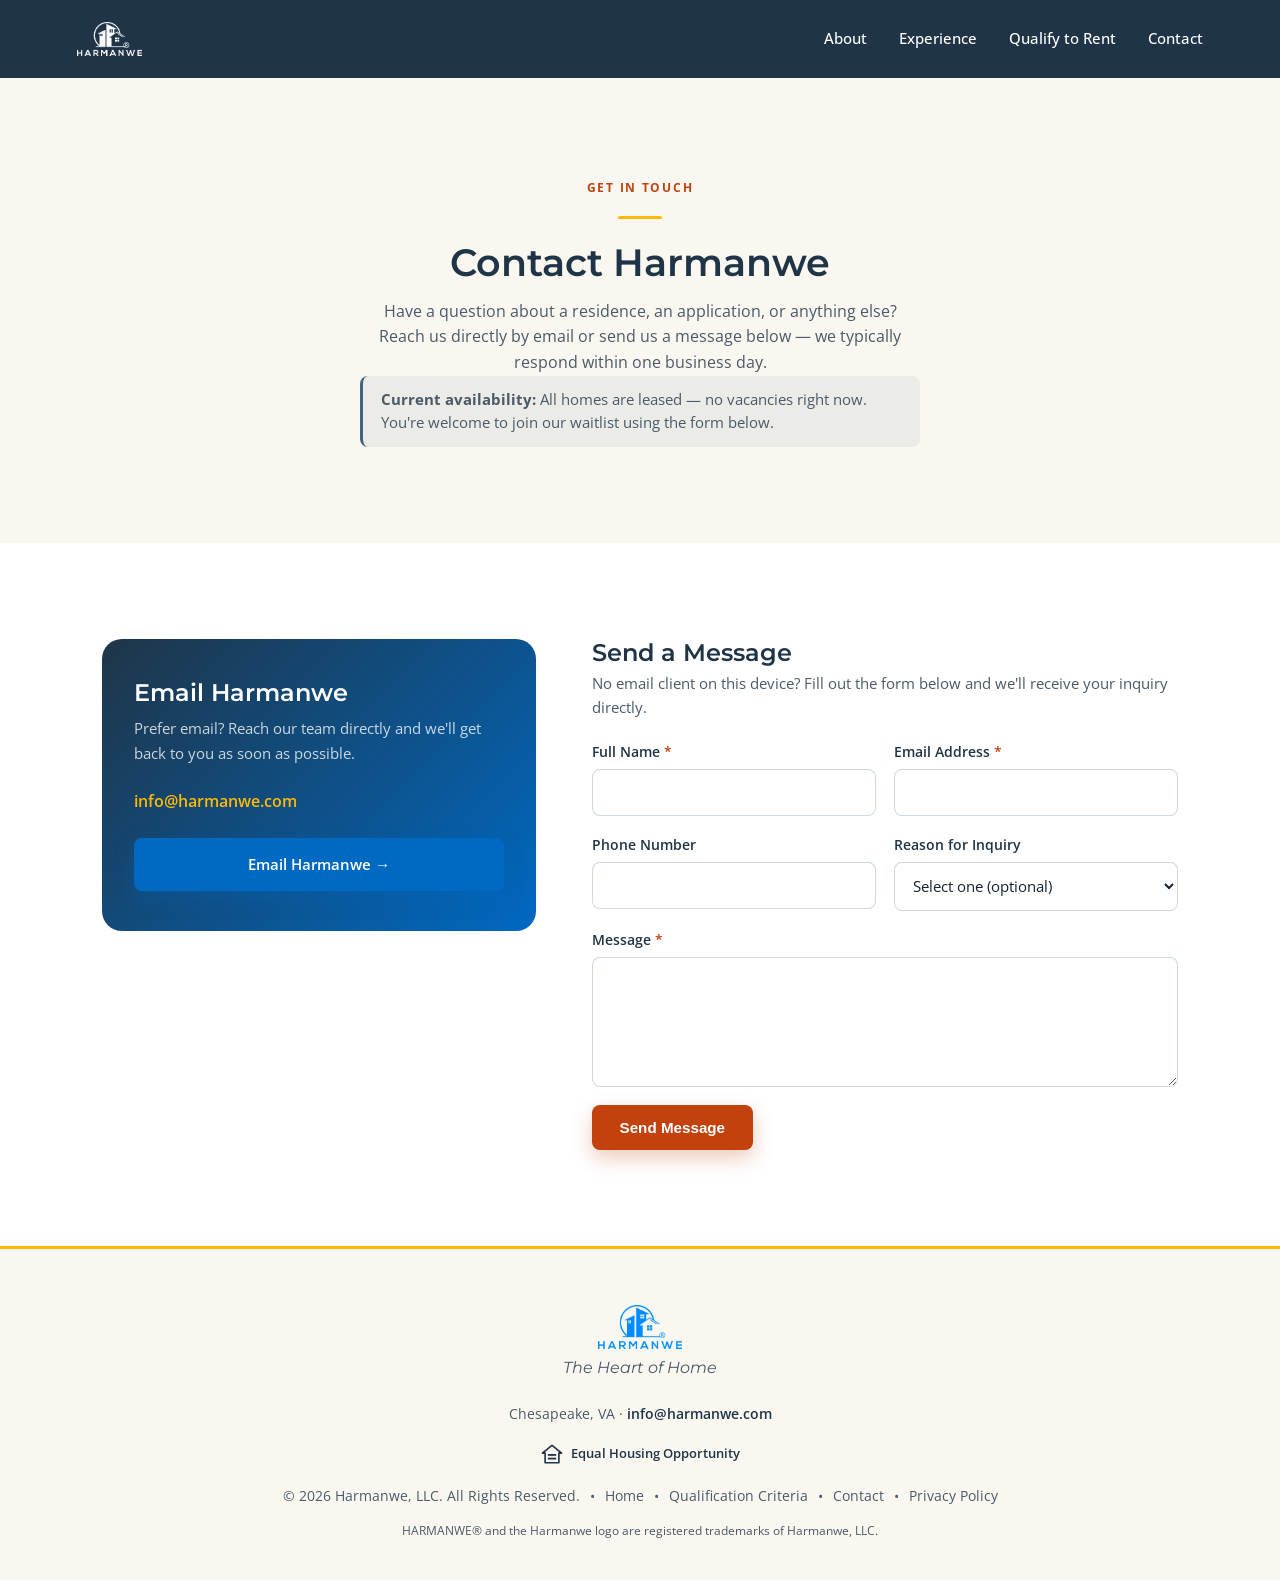
==== commit 5b30e643: "Remove phone number from site; footer shows Chesapeake, VA and email only Co-Authored-By: Claude Opu" ====
--- a/contact.html
+++ b/contact.html
@@ -178,7 +178,6 @@
       <p>Prefer email? Reach our team directly and we'll get back to you as soon as possible.</p>
       <a class="addr" href="mailto:info@harmanwe.com?subject=Harmanwe%20Website%20Inquiry">info@harmanwe.com</a>
       <a class="btn btn-email" href="mailto:info@harmanwe.com?subject=Harmanwe%20Website%20Inquiry">Email Harmanwe →</a>
-      <div class="phone">Or call us at <a href="tel:+17579160466">(757) 916-0466</a></div>
     </div>
 
     <div>
@@ -246,8 +245,7 @@
   </div>
   <div class="footer-tagline">The Heart of Home</div>
   <address class="footer-contact">
-    Chesapeake, VA<br>
-    <a href="tel:+17579160466">(757) 916-0466</a> <span aria-hidden="true">·</span> <a href="mailto:info@harmanwe.com">info@harmanwe.com</a>
+    Chesapeake, VA <span aria-hidden="true">·</span> <a href="mailto:info@harmanwe.com">info@harmanwe.com</a>
   </address>
   <div class="footer-eho"><svg class="eho-icon" viewBox="0 0 24 24" aria-hidden="true" focusable="false"><path d="M12 2.5 1.5 11h3v10.5h15V11h3z" fill="none" stroke="currentColor" stroke-width="1.8" stroke-linejoin="round"/><rect x="7.5" y="12" width="9" height="2" fill="currentColor"/><rect x="7.5" y="16" width="9" height="2" fill="currentColor"/></svg><span>Equal Housing Opportunity</span></div>
   <div class="footer-links">
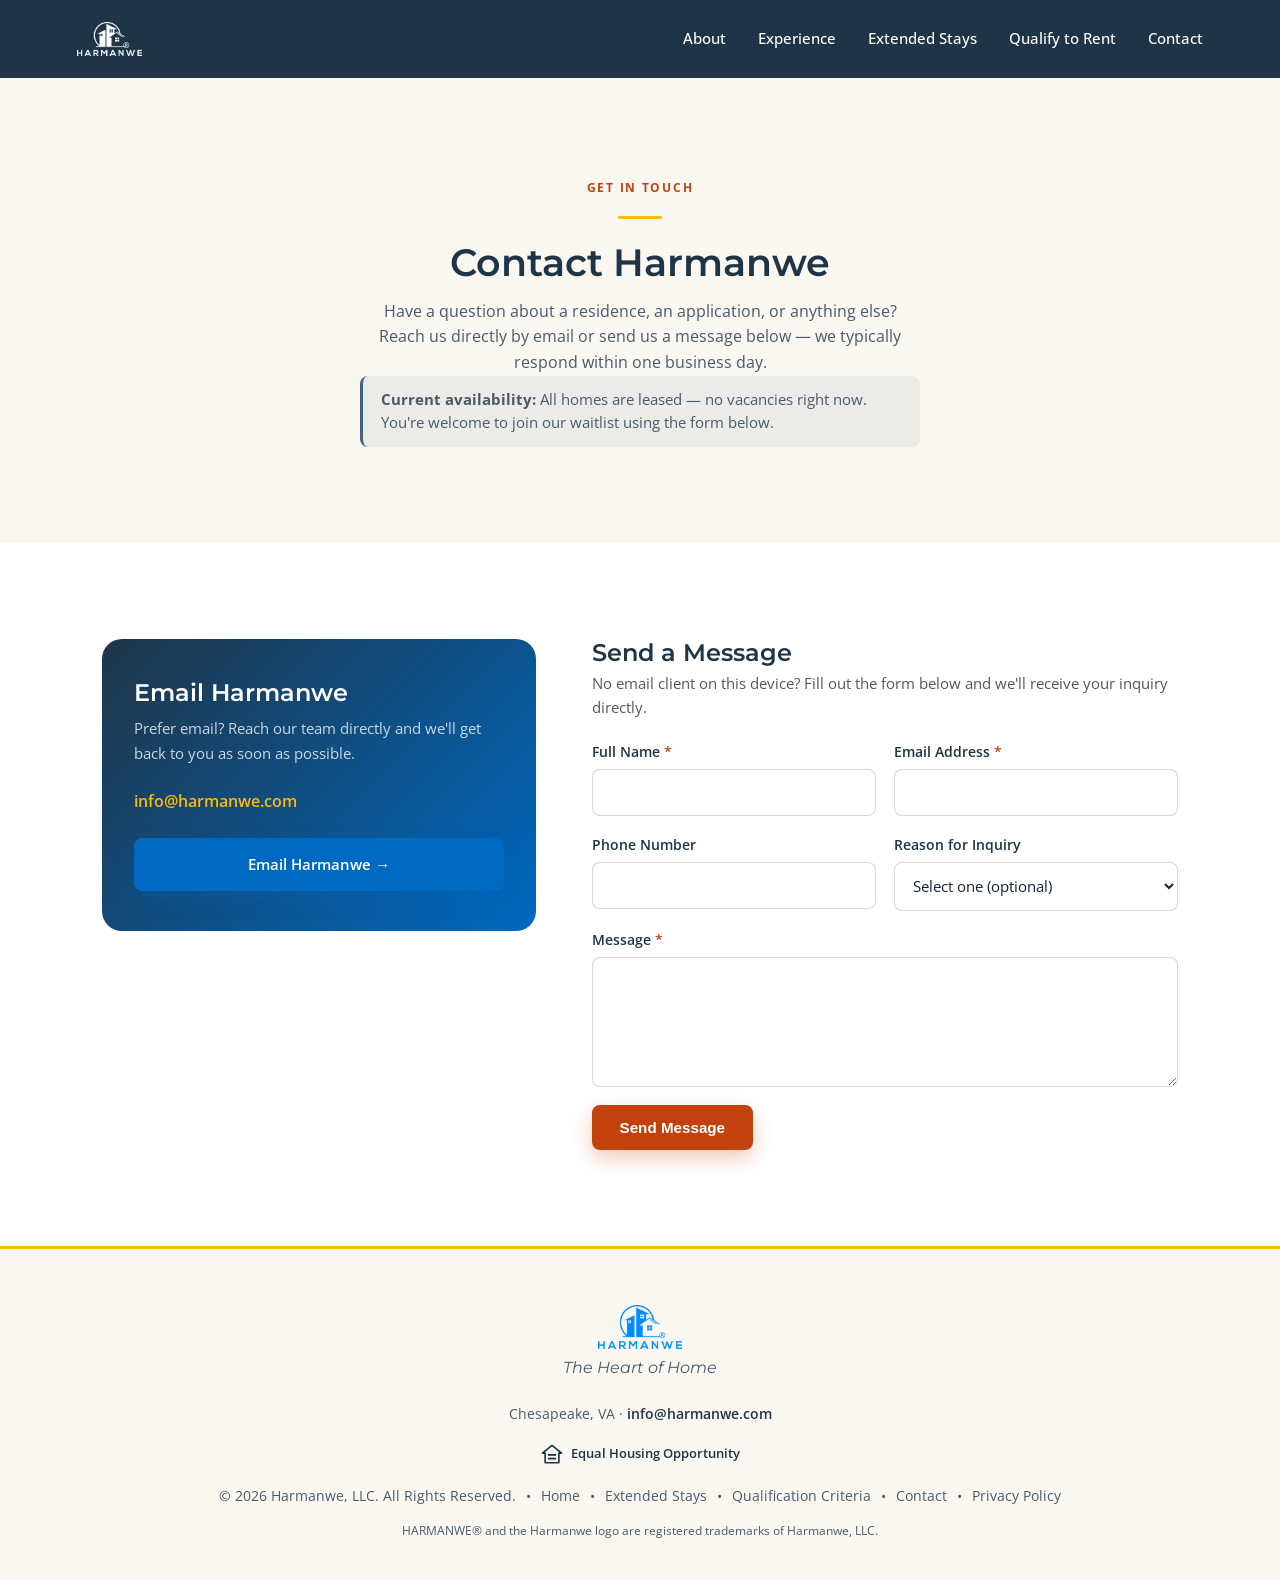
==== commit 490fb8e4: "Add extended-stay booking request page with availability calendar - New /extended-stays.html: reside" ====
--- a/contact.html
+++ b/contact.html
@@ -155,6 +155,7 @@
   <nav id="site-nav" aria-label="Main">
     <a href="/#heart">About</a>
     <a href="/#experience">Experience</a>
+    <a href="/extended-stays.html">Extended Stays</a>
     <a href="/rental-qualification.html">Qualify to Rent</a>
     <a href="/contact.html">Contact</a>
   </nav>
@@ -251,6 +252,7 @@
   <div class="footer-links">
     <span>© 2026 Harmanwe, LLC. All Rights Reserved.</span>
     <span>•</span><a href="/">Home</a>
+    <span>•</span><a href="/extended-stays.html">Extended Stays</a>
     <span>•</span><a href="/rental-qualification.html">Qualification Criteria</a>
     <span>•</span><a href="/contact.html">Contact</a>
     <span>•</span><a href="/privacy.html">Privacy Policy</a>
